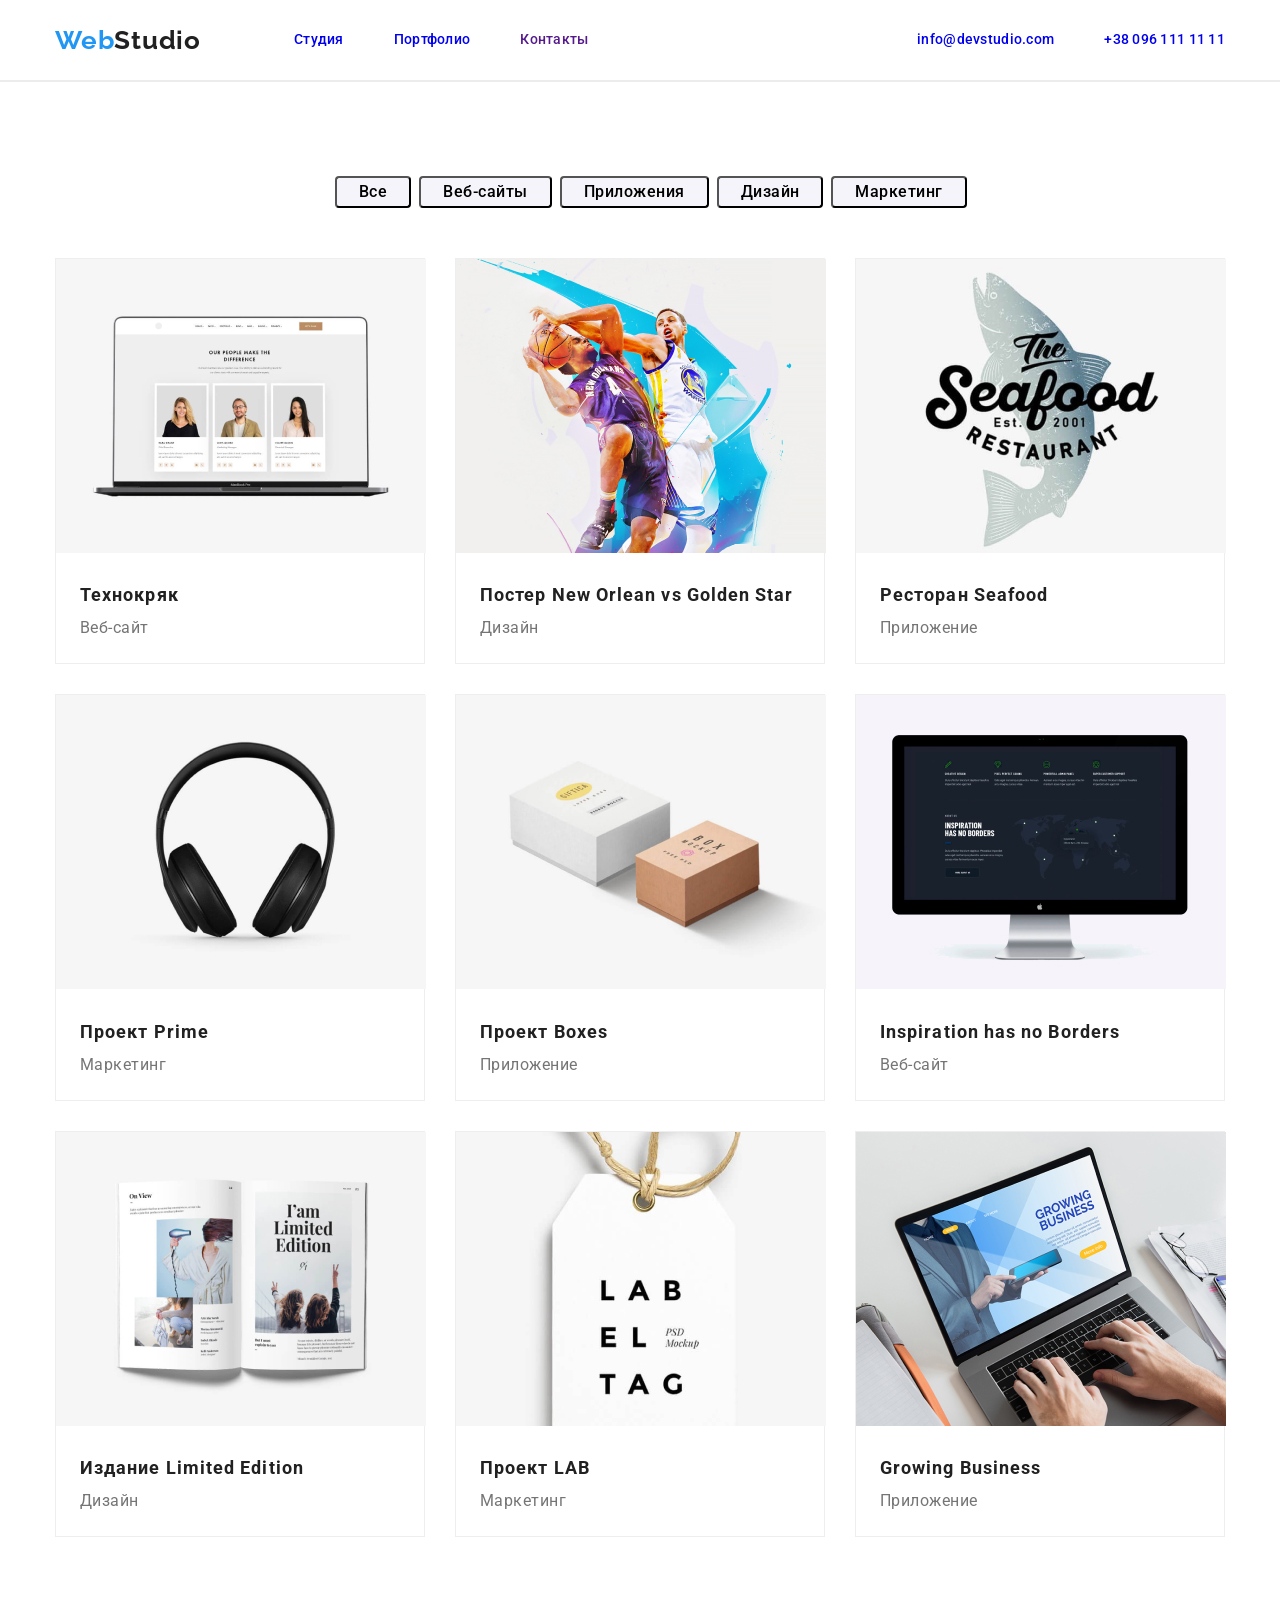
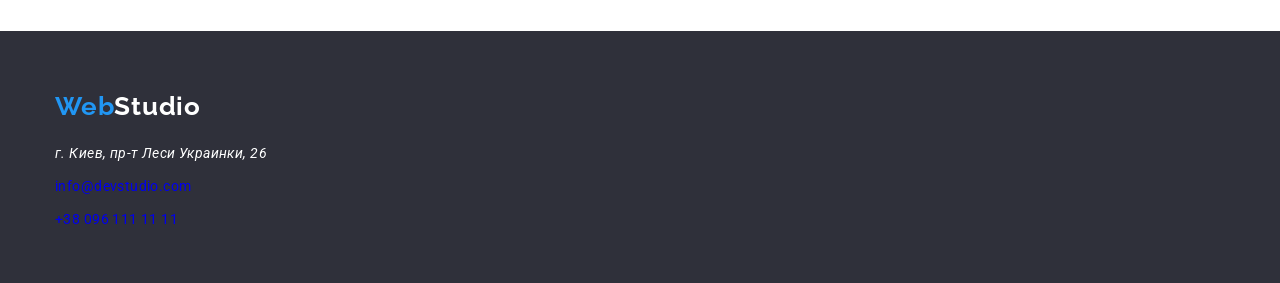
==== portfolio.html @ c1034889 "Initial commit" ====
<!DOCTYPE html>
<html lang="ru">
<head>
    <meta charset="UTF-8">
    <meta http-equiv="X-UA-Compatible" content="IE=edge">
    <meta name="viewport" content="width=device-width, initial-scale=1.0">
    <title>Document</title>
    <link rel="preconnect" href="https://fonts.gstatic.com"> 
    <link href="https://fonts.googleapis.com/css2?family=Raleway:wght@700&family=Roboto:wght@400;500;700;900&display=swap" rel="stylesheet">
    <link rel="stylesheet" href="https://cdnjs.cloudflare.com/ajax/libs/modern-normalize/1.0.0/modern-normalize.min.css">
    <link rel="stylesheet" href="css/styles.css">
</head>
<body>
    <!-- Шапка -->
    <header>
        <div class="container">
            <nav class="main-nav">  
                <a href="./index.html" class="nav-logo"><span class="logo1">Web</span><span class="logo2">Studio</span></a>
                <!-- Навигация на другие страницы -->
                <ul class="site-nav">
                    <li class="nav-list"><a href="./index.html">Студия</a></li>
                    <li class="nav-list"><a href="./portfolio.html">Портфолио</a></li>
                    <li class="nav-list"><a href="">Контакты</a></li>
                </ul>
                <ul class="site-info">
                    <li class="nav-info"><a href="mailto:info@devstudio.com">info@devstudio.com</a></li>
                    <li class="nav-info"><a href="tel:+380961111111">+38 096 111 11 11</a></li>   
                </ul>
            </nav>
        </div>
        <div class="line"></div>
    </header>
      
    <main>
           <!-- Filters section -->
        <section class="section">
            <div class="container">
                <ul class="filter">
                    <li><button type="button" class="filter-button">Все</button></li>
                    <li><button type="button" class="filter-button">Веб-сайты</button></li>
                    <li><button type="button" class="filter-button">Приложения</button></li>
                    <li><button type="button" class="filter-button">Дизайн</button></li>
                    <li><button type="button" class="filter-button">Маркетинг</button></li>
                </ul> 
            </div>
            <!-- Портфолио -->
            <div class="container">
                <ul class="portfolio">
                    <li class="portfolio-card">
                        <img width="370" src="./images/Projects/project1.jpg" alt="Ноутбук">
                            <div class="frame">
                                <h2 class="title">Технокряк</h2>
                                <p class="text">Веб-сайт</p>
                            </div>
                    </li>
                    <li class="portfolio-card">
                        <img width="370" src="./images/Projects/project2.jpg" alt="Баскетбол">
                            <div class="frame">
                                <h2 class="title">Постер New Orlean vs Golden Star</h2>
                                <p class="text">Дизайн</p>
                            </div>
                    </li>
                    <li class="portfolio-card">
                        <img width="370" src="./images/Projects/project3.jpg" alt="Ресторан">
                            <div class="frame">
                                <h2 class="title">Ресторан Seafood</h2>
                                <p class="text">Приложение</p>
                            </div>
                    </li>
                    <li class="portfolio-card">
                        <img width="370" src="./images/Projects/project4.jpg" alt="Наушники">
                            <div class="frame">
                                <h2 class="title">Проект Prime</h2>
                                <p class="text">Маркетинг</p>
                            </div>
                    </li>
                    <li class="portfolio-card">
                        <img width="370" src="./images/Projects/project5.jpg" alt="Коробки">
                            <div class="frame">
                                <h2 class="title">Проект Boxes</h2>
                                <p class="text">Приложение</p>
                            </div>
                    </li>
                    <li class="portfolio-card">
                        <img width="370" src="./images/Projects/project6.jpg" alt="Монитор">
                            <div class="frame">
                                <h2 class="title">Inspiration has no Borders</h2>
                                <p class="text">Веб-сайт</p>
                            </div>
                    </li>
                    <li class="portfolio-card">
                        <img width="370" src="./images/Projects/project7.jpg" alt="Книга">
                            <div class="frame">
                                <h2 class="title">Издание Limited Edition</h2>
                                <p class="text">Дизайн</p>
                            </div>
                    </li>
                    <li class="portfolio-card">
                        <img width="370" src="./images/Projects/project8.jpg" alt="Бирка">
                            <div class="frame">
                                <h2 class="title">Проект LAB</h2>
                                <p class="text">Маркетинг</p>
                            </div>
                    </li>
                    <li class="portfolio-card">
                        <img width="370" src="./images/Projects/project9.jpg" alt="Ноутбук">
                            <div class="frame">
                                <h2 class="title">Growing Business</h2>
                                <p class="text">Приложение</p>
                            </div>
                    </li>
                </ul>
            </div>
        </section>
    </main>

    <!-- Подвал -->
    <footer class="page-footer">
        <div class="container">
            <div class="nav-logo-footer">
                <a href="./index.html"><span class="logo1">Web</span><span class="logo2footer">Studio</span></a>
            </div>
            <ul class="footer">
                <li class="footer-address">
                    <address>г. Киев, пр-т Леси Украинки, 26</address>
                </li>
                <li class="footer-mail"><a href="mailto:info@devstudio.com">info@devstudio.com</a></li>
                <li class="footer-tel"><a href="tel:+380961111111">+38 096 111 11 11</a></li>
            </ul>
        </div>
    </footer>
</body>
</html>
---- css/styles.css ----
:root {
    --primary-text-color: #212121;
    --secondary-text-color: #757575;
    --accent-color: #2196F3;

}

body {
    font-family: Roboto, sans-serif;
    color: var(--primary-text-color);
    background-color: #FFFFFF;
}

.container {
    margin-left: auto;
    margin-right: auto;
    width: 1200px;
    padding-left: 15px;
    padding-right: 15px;
}

.section {
    padding-top: 94px;
    padding-bottom: 94px;
}

ul {
    list-style: none;
    padding: 0;
    margin: 0;
}

a {
    text-decoration: none;
}

/* Шапка */

.logo1{
    font-family: Raleway;
    font-weight: 700;
    font-size: 26px;
    line-height: 1.19;
    letter-spacing: 0.03em;
    color: var(--accent-color);
}

.logo2{
    font-family: Raleway;
    font-weight: 700;
    font-size: 26px;
    line-height: 1.19;
    letter-spacing: 0.03em;
    color: var(--primary-text-color);
}

.main-nav {
    display: flex;
    align-items: center;
    height: 80px;
}

.site-nav {
    display: flex;
    margin-left: 93px;
}

.site-nav .nav-list:not(:last-child) {
    margin-right: 50px;
}

.nav-list{
    font-weight: 500;
    font-size: 14px;
    line-height: 1.14;
    letter-spacing: 0.02em;
    color: #212121;
}

.site-info {
    display: flex;
    margin-left: auto;
}

.site-info .nav-info:not(:last-child) {
    margin-right: 50px;
}

.nav-info{
    font-weight: 500;
    font-size: 14px;
    line-height: 1.14;
    letter-spacing: 0.02em;
    color: var(--secondary-text-color);
}

.nav-list:hover,
.nav-info:hover,
.nav-list:focus,
.nav-info:focus {
    color: var(--accent-color);
}

.nav-list:current{
    color: rgb(255, 0, 0);
}

.line {
    width: 1600px;
    height: 0px;
    border: 1px solid #ECECEC;
}

/* Hero section */

.hero-section {
    max-width: 1600px;
    height: 600px;

    text-align: center;
    background-color: #2F303A;
}

.hero-title {
    width: 696px;
    margin: 0px auto 30px auto;
    padding-top: 200px;

    font-weight: 900;
    font-size: 44px;
    line-height: 1.34;
    letter-spacing: 0.06em;
    text-align: center;
    color: #FFFFFF;
}

.hero-title.centered {
    text-align: center;
}

.hero-button {
    border-radius: 4px;
    width: 200px;
    height: 50px;
    color: white;
    background: #2196F3;
}

.hero-button:hover,
.hero-button:focus {
    background: black;
}

.filter {
    display: flex;
    margin-bottom: 50px;
}

.filter-button {
    margin-right: 8px;
    padding-left: 22px;
    padding-right: 22px;
    font-weight: 500;
    font-size: 16px;
    line-height: 1.625;
    letter-spacing: 0.03em;
    text-align: center;
    border-radius: 4px;
    background: #F5F4FA;
    /*background-color: turquoise;*/
}

.filter:first-child {
    margin-left: 280px;
}

.filter:last-child {
    margin-right: 0;
}

.filter-button:hover,
.filter-button:focus {
    color: var(--accent-color);
}

button {
    cursor: pointer;
}

/* Section title */

.section-title {
    margin-top: 0;
    margin-bottom: 50px;
    text-align: center;
    font-weight: 700;
    font-size: 36px;
    line-height: 1.16;
    letter-spacing: 0.03em;
}

/* Особенности */

.site-list {
    display: flex;
}

.features-list {
    width: 270px;
    margin-right: 30px;
}

.site-list .features-list + .feastures-list {
    margin-top: 30px;
}


.site-list .title {
    margin-top: 0;
    margin-bottom: 10px;
    font-weight: 700;
    font-size: 14px;
    line-height: 1.14;
    letter-spacing: 0.03em;
}

.site-list .text {
    margin-top: 0;
    margin-bottom: 0;
    font-size: 14px;
    line-height: 1.71;
    letter-spacing: 0.03em;
    color: var(--secondary-text-color);
}

/* Чем мы занимаемся */

.img {
    justify-content: space-between;
}

/* Наша команда */

.team-img {
    margin-right: 30px;
    box-shadow: 0px 1px 3px rgba(0, 0, 0, 0.12), 0px 1px 1px rgba(0, 0, 0, 0.14), 0px 2px 1px rgba(0, 0, 0, 0.2);
    border-radius: 0px 0px 4px 4px;
}

.team-list {
    display: flex;
}

.team-list .title {
    margin-top: 30px;
    margin-bottom: 10px;
    font-weight: 500;
    font-size: 16px;
    line-height: 1.19;
    letter-spacing: 0.03em;
    text-align: center;
}

.team-list .text {
    margin-top: 0;
    margin-bottom: 30px;
    font-size: 16px;
    line-height: 1.19;
    letter-spacing: 0.03em;
    text-align: center;
    color: var(--secondary-text-color);
}

/* Портфолио */

.portfolio {
    display: flex;
    flex-wrap: wrap;
}

.portfolio-card {
    width: calc((100% - 60px) / 3);
    margin-right: 30px;
    margin-bottom: 30px;
    border: 1px solid #EEEEEE;
    box-sizing: border-box;
}

.portfolio-card:nth-child(3n) {
    margin-right: 0px;
}

.portfolio-card:nth-last-child(-n+3) {
    margin-bottom: 0px;
}

.portfolio .title {
    margin-top: 0;
    margin-bottom: 0;
    margin-left: 0;
    font-weight: bold;
    font-size: 18px;
    line-height: 2;
    letter-spacing: 0.06em;
    color: #212121;
}

.portfolio .text {
    margin-top: 0;
    margin-bottom: 0;
    margin-left: 0;
    font-size: 16px;
    line-height: 1.875;
    letter-spacing: 0.03em;
    color: #757575;
}

.frame {
    margin-top: 20px;
    margin-bottom: 20px;
    margin-left: 24px;
}

/* Подвал */

.logo2footer {
    font-family: Raleway;
    font-weight: 700;
    font-size: 26px;
    line-height: 1.19;
    letter-spacing: 0.03em;
    color: #FFFFFF;
}

.page-footer {
    height: 252px;
padding-top: 60px;

    background-color: #2F303A;
}

.footer-address:hover,
.footer-mail:hover,
.footer-tel:hover,
.footer-address:focus,
.footer-mail:focus,
.footer-tel:focus {
    color: var(--accent-color);
}

.nav-logo-footer {
    margin-bottom: 20px;
}

.footer-address {
    margin-bottom: 9px;
    font-size: 14px;
    line-height: 1.71;
    letter-spacing: 0.03em;
    color: #FFFFFF;
}

.footer-mail {
    margin-bottom: 9px;
    font-size: 14px;
    line-height: 1.71;
    letter-spacing: 0.03em;
    color: rgba(255, 255, 255, 0.6);
}

.footer-tel {
    margin-bottom: 0;
    font-size: 14px;
    line-height: 1.71;
    letter-spacing: 0.03em;
    color: rgba(255, 255, 255, 0.6);
}
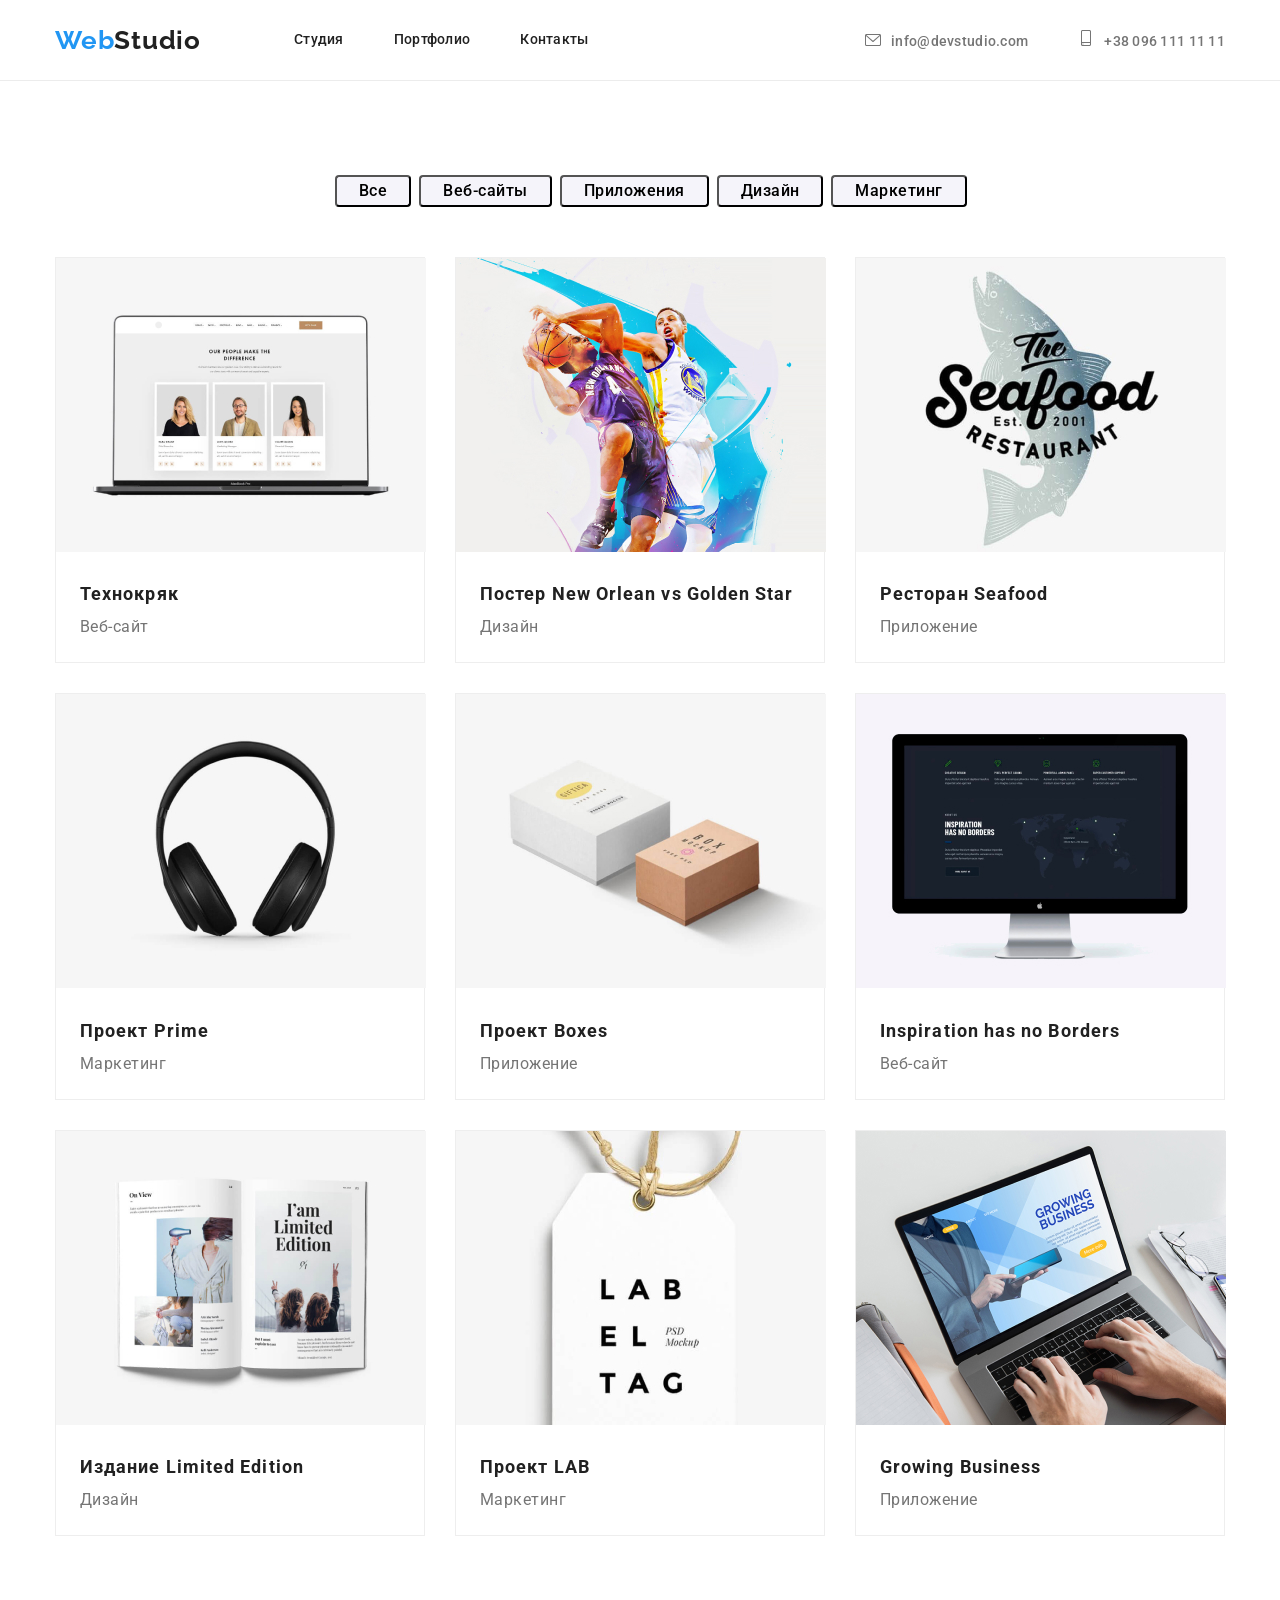
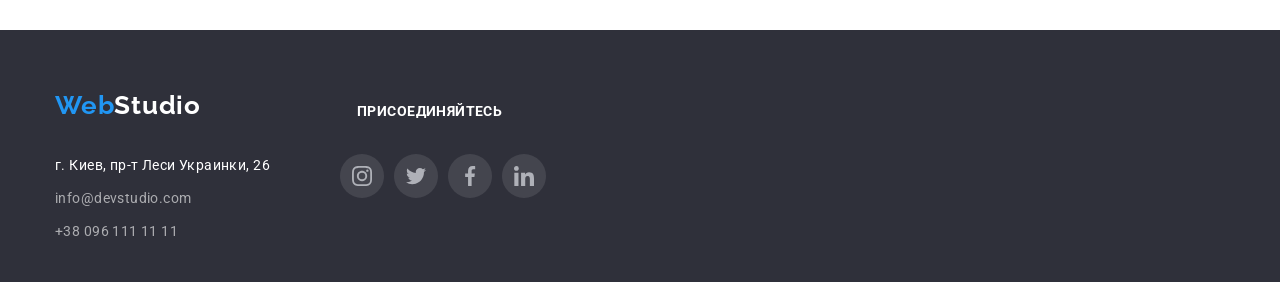
==== commit 78e4a1c2: "отправлено на проверку" ====
--- a/portfolio.html
+++ b/portfolio.html
@@ -12,23 +12,22 @@
 </head>
 <body>
     <!-- Шапка -->
-    <header>
+    <header class="page-header">
         <div class="container">
             <nav class="main-nav">  
                 <a href="./index.html" class="nav-logo"><span class="logo1">Web</span><span class="logo2">Studio</span></a>
                 <!-- Навигация на другие страницы -->
                 <ul class="site-nav">
-                    <li class="nav-list"><a href="./index.html">Студия</a></li>
-                    <li class="nav-list"><a href="./portfolio.html">Портфолио</a></li>
-                    <li class="nav-list"><a href="">Контакты</a></li>
+                    <li class="nav-list"><a class="nav-link" href="./index.html">Студия</a></li>
+                    <li class="nav-list"><a class="nav-link" href="./portfolio.html">Портфолио</a></li>
+                    <li class="nav-list"><a class="nav-link" href="">Контакты</a></li>
                 </ul>
                 <ul class="site-info">
-                    <li class="nav-info"><a href="mailto:info@devstudio.com">info@devstudio.com</a></li>
-                    <li class="nav-info"><a href="tel:+380961111111">+38 096 111 11 11</a></li>   
+                    <li class="nav-info icon-envelope"><a class="envelope-smartphone" href="mailto:info@devstudio.com">info@devstudio.com</a></li>
+                    <li class="nav-info icon-smartphone"><a class="envelope-smartphone" href="tel:+380961111111">+38 096 111 11 11</a></li>   
                 </ul>
             </nav>
         </div>
-        <div class="line"></div>
     </header>
       
     <main>
@@ -119,14 +118,47 @@
         <div class="container">
             <div class="nav-logo-footer">
                 <a href="./index.html"><span class="logo1">Web</span><span class="logo2footer">Studio</span></a>
+                <h3 class="connect">присоединяйтесь</h3>
             </div>
-            <ul class="footer">
-                <li class="footer-address">
-                    <address>г. Киев, пр-т Леси Украинки, 26</address>
-                </li>
-                <li class="footer-mail"><a href="mailto:info@devstudio.com">info@devstudio.com</a></li>
-                <li class="footer-tel"><a href="tel:+380961111111">+38 096 111 11 11</a></li>
-            </ul>
+            <div class="address-icons">
+                <ul class="footer">
+                    <li>
+                        <address class="footer-address">г. Киев, пр-т Леси Украинки, 26</address>
+                    </li>
+                    <li class="footer-mail"><a class="mail-tel" href="mailto:info@devstudio.com">info@devstudio.com</a></li>
+                    <li class="footer-tel"><a class="mail-tel" href="tel:+380961111111">+38 096 111 11 11</a></li>
+                </ul>
+                    <ul class="footer-icons">
+                        <li class="list-society">
+                            <a class="society" target="blank" rel="noopener noreferrer">
+                                <svg width="20px" height="20px">
+                                    <use href="./images/society.svg#icon-instagram"></use>
+                                </svg>
+                            </a>
+                        </li>
+                        <li class="list-society">
+                            <a class="society" target="blank" rel="noopener noreferrer">
+                                <svg width="20px" height="20px">
+                                    <use href="./images/society.svg#icon-twitter"></use>
+                                </svg>
+                            </a>
+                        </li>
+                        <li class="list-society">
+                            <a class="society" target="blank" rel="noopener noreferrer">
+                                <svg width="20px" height="20px">
+                                    <use href="./images/society.svg#icon-facebook"></use>
+                                </svg>
+                        </a>
+                        </li>
+                        <li class="list-society">
+                            <a class="society" target="blank" rel="noopener noreferrer">
+                                <svg width="20px" height="20px">
+                                    <use href="./images/society.svg#icon-linkedin"></use>
+                                </svg>
+                            </a>
+                        </li>
+                    </ul>
+            </div>
         </div>
     </footer>
 </body>
--- a/css/styles.css
+++ b/css/styles.css
@@ -2,6 +2,7 @@
     --primary-text-color: #212121;
     --secondary-text-color: #757575;
     --accent-color: #2196F3;
+    --focus-color: red;
 
 }
 
@@ -9,6 +10,10 @@
     font-family: Roboto, sans-serif;
     color: var(--primary-text-color);
     background-color: #FFFFFF;
+}
+
+.page-header {
+    border-bottom: 1px solid #ECECEC;
 }
 
 .container {
@@ -74,7 +79,10 @@
     font-size: 14px;
     line-height: 1.14;
     letter-spacing: 0.02em;
-    color: #212121;
+}
+
+.nav-link {
+color: #212121;
 }
 
 .site-info {
@@ -94,31 +102,59 @@
     color: var(--secondary-text-color);
 }
 
+.nav-info::before {
+    display: inline-block;
+    content: '';
+    width: 16px;
+    height: 16px;
+    margin-right: 10px;
+
+    background-repeat: no-repeat;
+    background-position: bottom;
+}
+
+.envelope-smartphone {
+    color: #757575;
+}
+
+.icon-envelope::before {
+    background-image: url(/images/envelope.svg); 
+}
+
+.icon-smartphone::before {
+    background-image: url(/images/smartphone.svg); 
+}
+
+.nav-link:hover,
+.envelope-smartphone:hover,
 .nav-list:hover,
-.nav-info:hover,
+.nav-info:hover {
+    color: var(--accent-color);
+}
+.envelope-smartphone:focus,
+.nav-link:focus,
 .nav-list:focus,
 .nav-info:focus {
-    color: var(--accent-color);
-}
-
-.nav-list:current{
-    color: rgb(255, 0, 0);
-}
-
-.line {
-    width: 1600px;
-    height: 0px;
-    border: 1px solid #ECECEC;
+    color: var(--focus-color);
 }
 
 /* Hero section */
 
 .hero-section {
-    max-width: 1600px;
     height: 600px;
 
     text-align: center;
+
     background-color: #2F303A;
+    background-image: linear-gradient(
+        to right,
+        rgba(47, 48, 58, 0.4),
+        rgba(47, 48, 58, 0.4)
+      ),
+      url(/images/hero.jpg);
+    background-repeat: no-repeat;
+    background-position: center;
+    background-size: cover;
 }
 
 .hero-title {
@@ -210,6 +246,34 @@
     margin-right: 30px;
 }
 
+.features-list::before {
+    display: block;
+    content: '';
+    height: 120px;
+    margin-bottom: 30px;
+
+    background-color: #F5F4FA;
+    background-size: 70px;
+    background-repeat: no-repeat;
+    background-position: center;
+}
+
+.icon-antenna::before {
+    background-image: url(/images/antenna.svg); 
+}
+
+.icon-clock::before {
+    background-image: url(/images/clock.svg); 
+}
+
+.icon-diagram::before {
+    background-image: url(/images/diagram.svg); 
+}
+
+.icon-astraunavt::before {
+    background-image: url(/images/astronaut.svg); 
+}
+
 .site-list .features-list + .feastures-list {
     margin-top: 30px;
 }
@@ -241,10 +305,16 @@
 
 /* Наша команда */
 
+.ourteam {
+    background-color: #F5F4FA;
+}
+
 .team-img {
+    width: 270px;
     margin-right: 30px;
     box-shadow: 0px 1px 3px rgba(0, 0, 0, 0.12), 0px 1px 1px rgba(0, 0, 0, 0.14), 0px 2px 1px rgba(0, 0, 0, 0.2);
     border-radius: 0px 0px 4px 4px;
+    background-color: #FFFFFF;
 }
 
 .team-list {
@@ -263,7 +333,7 @@
 
 .team-list .text {
     margin-top: 0;
-    margin-bottom: 30px;
+    margin-bottom: 16px;
     font-size: 16px;
     line-height: 1.19;
     letter-spacing: 0.03em;
@@ -271,11 +341,104 @@
     color: var(--secondary-text-color);
 }
 
+.icon-society {
+    display: flex;
+    padding: 0;
+    margin: 16px 32px 30px 32px;
+    list-style: none;
+}
+
+.list-society {
+    display: block;
+    content: '';
+    margin-right: 10px;
+    border-radius: 50%;
+
+    cursor: pointer;
+}
+
+.society {
+    display: flex;
+    justify-content: center;
+    align-items: center;
+    width: 44px;
+    height: 44px;
+    border-radius: 50%;
+    background-color: rgba(255, 255, 255, 0.1);
+    fill: #AFB1B8;
+}
+
+.society:hover {
+    fill: white;
+    background-color: var(--accent-color);
+}
+
+/*
+.team-img::after {
+    display: inline-block;
+    content: '';
+    width: 206px;
+    height: 44px;
+    margin-left: 32px;
+    margin-bottom: 30px;
+}
+
+.icons::after {
+    background-image:
+    url(/images/instagram.svg),
+    url(/images/twiter.svg),
+    url(/images/facebook.svg),
+    url(/images/linkedin.svg);
+
+    background-size: 20px;
+    background-repeat: no-repeat;
+}
+*/
+
+/* Постоянные клиенты */
+
+.clients-list {
+    display: flex;
+    padding: 0;
+    margin: 0;
+    list-style: none;
+}
+
+.button-client {
+    display: block;
+    content: '';
+    width: 170px;
+    height: 90px;
+    margin-right: 30px;
+
+    fill: #AFB1B8;
+    background-color: white;
+
+    border: 1px solid #AFB1B8;
+    box-sizing: border-box;
+    border-radius: 4px;
+
+    cursor: pointer;
+}
+
+.clients-list:last-child {
+    margin-right: 0;
+}
+
+.button-client:hover {
+    border: 1px solid #2196F3;
+    fill: #2196F3;
+}
+
 /* Портфолио */
 
 .portfolio {
     display: flex;
     flex-wrap: wrap;
+}
+
+.portfolio-card:hover {
+    box-shadow: 0px 1px 1px rgba(0, 0, 0, 0.12), 0px 4px 4px rgba(0, 0, 0, 0.06), 1px 4px 6px rgba(0, 0, 0, 0.16);
 }
 
 .portfolio-card {
@@ -334,30 +497,48 @@
 
 .page-footer {
     height: 252px;
-padding-top: 60px;
+    padding-top: 60px;
 
     background-color: #2F303A;
 }
 
 .footer-address:hover,
-.footer-mail:hover,
-.footer-tel:hover,
+.mail-tel:hover {
+    color: var(--accent-color);
+}
+
 .footer-address:focus,
-.footer-mail:focus,
-.footer-tel:focus {
-    color: var(--accent-color);
+.mail-tel:focus {
+    color: var(--focus-color);
 }
 
 .nav-logo-footer {
     margin-bottom: 20px;
+    display: flex;
+}
+
+.connect {
+    margin-left: 156px;
+
+    font-weight: bold;
+    font-size: 14px;
+    line-height: 1.14;
+    letter-spacing: 0.03em;
+    text-transform: uppercase;
+    color: #FFFFFF;
 }
 
 .footer-address {
     margin-bottom: 9px;
+
+    font-style: normal;
+    font-weight: normal;
     font-size: 14px;
     line-height: 1.71;
     letter-spacing: 0.03em;
     color: #FFFFFF;
+
+    cursor: pointer;
 }
 
 .footer-mail {
@@ -373,5 +554,21 @@
     font-size: 14px;
     line-height: 1.71;
     letter-spacing: 0.03em;
+}
+
+.mail-tel {
     color: rgba(255, 255, 255, 0.6);
+}
+
+.footer-logo {
+    display: block;
+}
+
+.address-icons {
+    display: flex;
+}
+
+.footer-icons {
+    display: flex;
+    margin-left: 70px;
 }
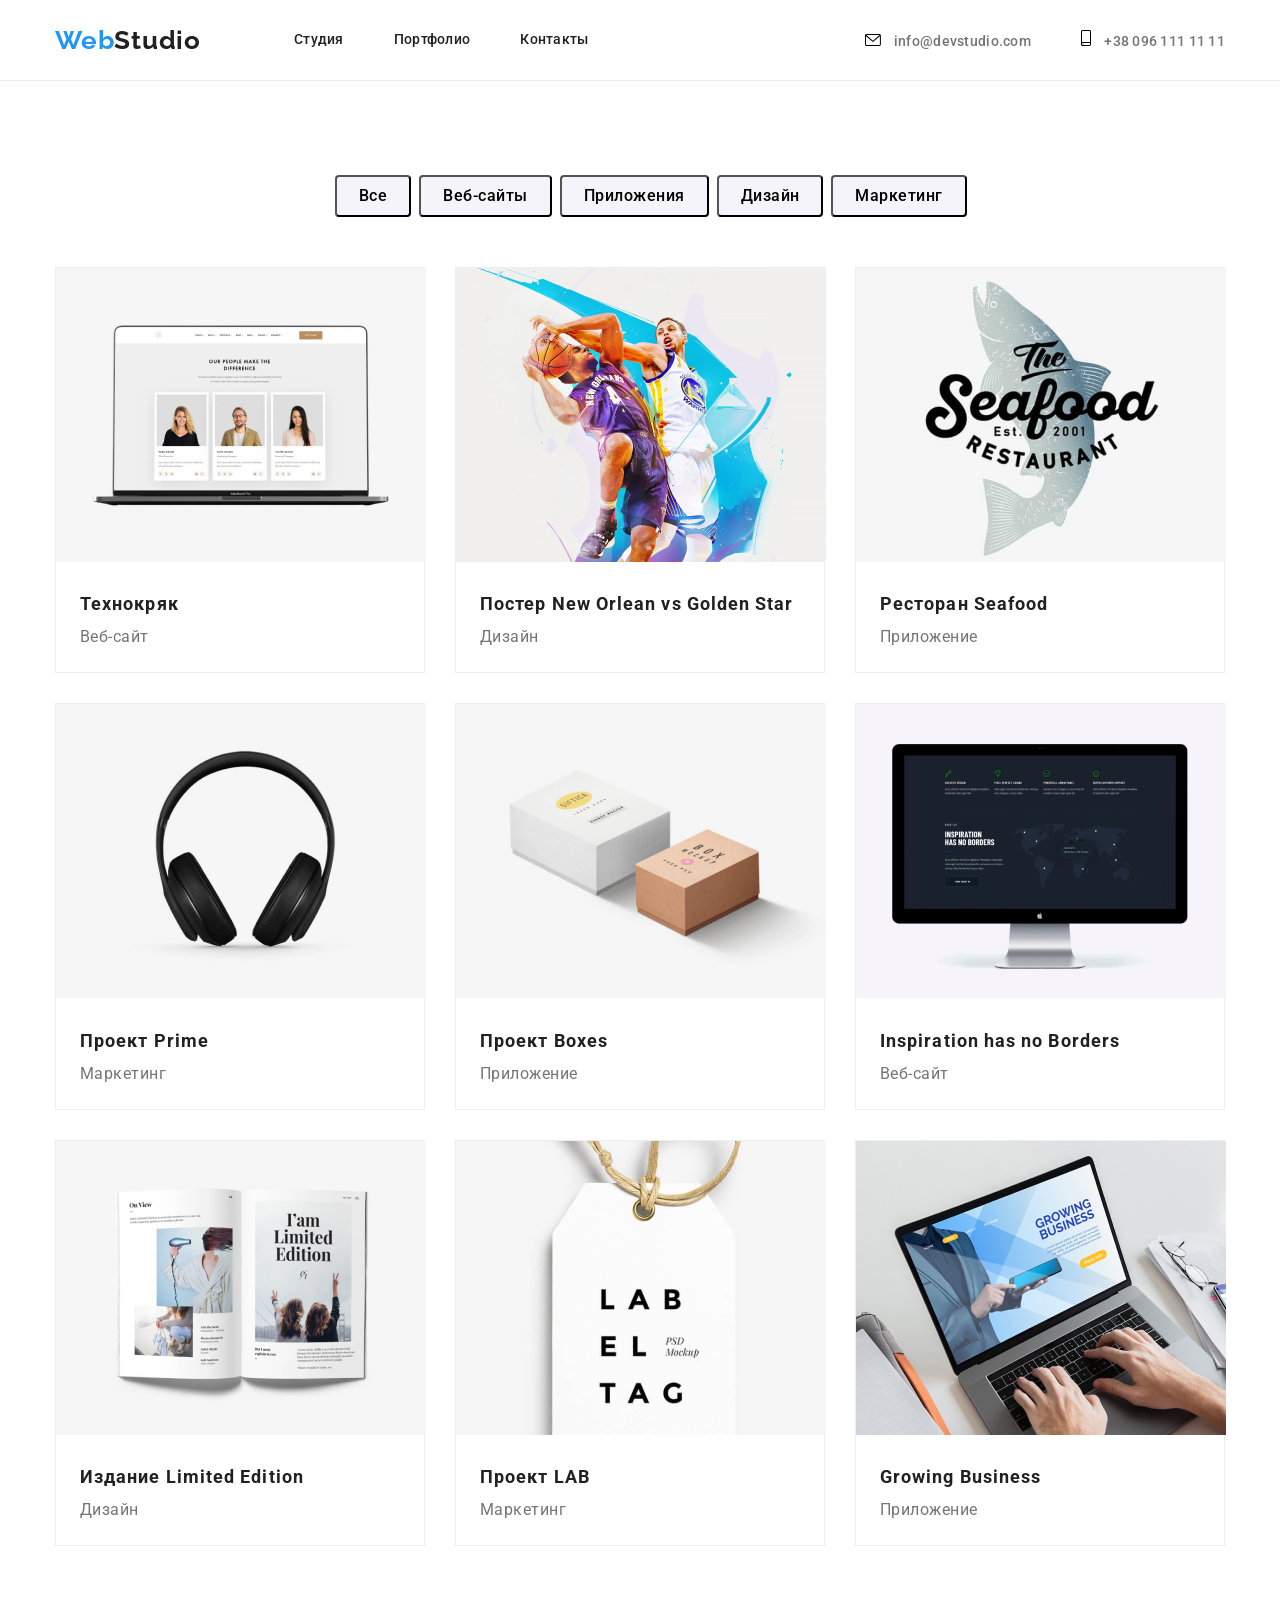
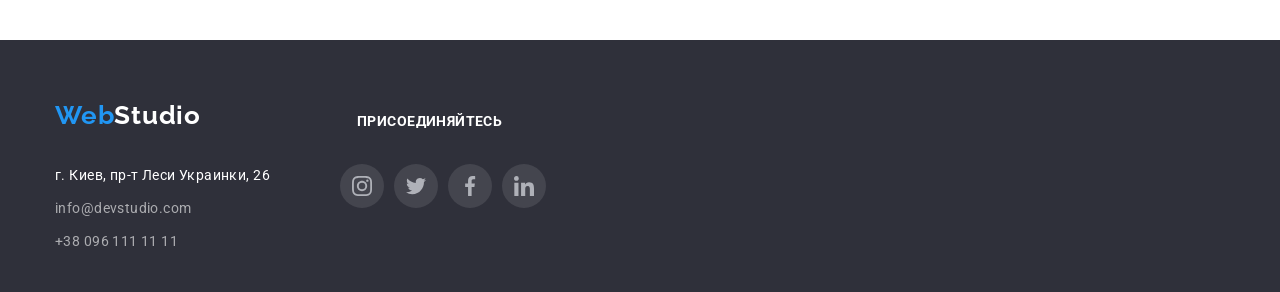
==== commit c7d09cbf: "исправил" ====
--- a/portfolio.html
+++ b/portfolio.html
@@ -23,8 +23,17 @@
                     <li class="nav-list"><a class="nav-link" href="">Контакты</a></li>
                 </ul>
                 <ul class="site-info">
-                    <li class="nav-info icon-envelope"><a class="envelope-smartphone" href="mailto:info@devstudio.com">info@devstudio.com</a></li>
-                    <li class="nav-info icon-smartphone"><a class="envelope-smartphone" href="tel:+380961111111">+38 096 111 11 11</a></li>   
+                    <li class="nav-info">
+                        <svg width="16px" height="12px">
+                            <use href="./images/env-smart.svg#icon-envelope"></use>
+                        </svg>
+                        <a class="icon-info" href="mailto:info@devstudio.com">info@devstudio.com</a>
+                    </li>
+                    <li class="nav-info">
+                        <svg width="10px" height="16px">
+                            <use class="icon-info" href="./images/env-smart.svg#icon-smartphone"></use>
+                        </svg>
+                        <a class="icon-info" href="tel:+380961111111">+38 096 111 11 11</a></li>   
                 </ul>
             </nav>
         </div>
--- a/css/styles.css
+++ b/css/styles.css
@@ -88,6 +88,7 @@
 .site-info {
     display: flex;
     margin-left: auto;
+    align-items: baseline;
 }
 
 .site-info .nav-info:not(:last-child) {
@@ -100,42 +101,25 @@
     line-height: 1.14;
     letter-spacing: 0.02em;
     color: var(--secondary-text-color);
-}
-
-.nav-info::before {
-    display: inline-block;
-    content: '';
-    width: 16px;
-    height: 16px;
-    margin-right: 10px;
-
-    background-repeat: no-repeat;
-    background-position: bottom;
-}
-
-.envelope-smartphone {
+
+    cursor: pointer;
+}
+
+.icon-info {
+    margin-left: 10px;
     color: #757575;
 }
 
-.icon-envelope::before {
-    background-image: url(/images/envelope.svg); 
-}
-
-.icon-smartphone::before {
-    background-image: url(/images/smartphone.svg); 
-}
-
 .nav-link:hover,
-.envelope-smartphone:hover,
+.icon-info:hover,
 .nav-list:hover,
-.nav-info:hover {
-    color: var(--accent-color);
-}
-.envelope-smartphone:focus,
+.nav-info:hover,
+.icon-info:focus,
 .nav-link:focus,
 .nav-list:focus,
 .nav-info:focus {
-    color: var(--focus-color);
+    fill: var(--accent-color);
+    color: var(--accent-color);
 }
 
 /* Hero section */
@@ -151,7 +135,7 @@
         rgba(47, 48, 58, 0.4),
         rgba(47, 48, 58, 0.4)
       ),
-      url(/images/hero.jpg);
+      url(../images/hero.jpg);
     background-repeat: no-repeat;
     background-position: center;
     background-size: cover;
@@ -167,6 +151,7 @@
     line-height: 1.34;
     letter-spacing: 0.06em;
     text-align: center;
+    text-transform: uppercase;
     color: #FFFFFF;
 }
 
@@ -184,7 +169,7 @@
 
 .hero-button:hover,
 .hero-button:focus {
-    background: black;
+    background-color: #188CE8;
 }
 
 .filter {
@@ -194,8 +179,7 @@
 
 .filter-button {
     margin-right: 8px;
-    padding-left: 22px;
-    padding-right: 22px;
+    padding: 6px 22px 6px 22px;
     font-weight: 500;
     font-size: 16px;
     line-height: 1.625;
@@ -203,7 +187,6 @@
     text-align: center;
     border-radius: 4px;
     background: #F5F4FA;
-    /*background-color: turquoise;*/
 }
 
 .filter:first-child {
@@ -216,7 +199,9 @@
 
 .filter-button:hover,
 .filter-button:focus {
-    color: var(--accent-color);
+    color: #FFFFFF;
+    background-color: var(--accent-color);
+    box-shadow: 0px 3px 1px rgba(0, 0, 0, 0.1), 0px 1px 2px rgba(0, 0, 0, 0.08), 0px 2px 2px rgba(0, 0, 0, 0.12);
 }
 
 button {
@@ -259,19 +244,19 @@
 }
 
 .icon-antenna::before {
-    background-image: url(/images/antenna.svg); 
+    background-image: url(../images/antenna.svg); 
 }
 
 .icon-clock::before {
-    background-image: url(/images/clock.svg); 
+    background-image: url(../images/clock.svg); 
 }
 
 .icon-diagram::before {
-    background-image: url(/images/diagram.svg); 
+    background-image: url(../images/diagram.svg); 
 }
 
 .icon-astraunavt::before {
-    background-image: url(/images/astronaut.svg); 
+    background-image: url(../images/astronaut.svg); 
 }
 
 .site-list .features-list + .feastures-list {
@@ -372,28 +357,6 @@
     fill: white;
     background-color: var(--accent-color);
 }
-
-/*
-.team-img::after {
-    display: inline-block;
-    content: '';
-    width: 206px;
-    height: 44px;
-    margin-left: 32px;
-    margin-bottom: 30px;
-}
-
-.icons::after {
-    background-image:
-    url(/images/instagram.svg),
-    url(/images/twiter.svg),
-    url(/images/facebook.svg),
-    url(/images/linkedin.svg);
-
-    background-size: 20px;
-    background-repeat: no-repeat;
-}
-*/
 
 /* Постоянные клиенты */
 
@@ -503,13 +466,10 @@
 }
 
 .footer-address:hover,
-.mail-tel:hover {
-    color: var(--accent-color);
-}
-
+.mail-tel:hover,
 .footer-address:focus,
 .mail-tel:focus {
-    color: var(--focus-color);
+    color: var(--accent-color);
 }
 
 .nav-logo-footer {
